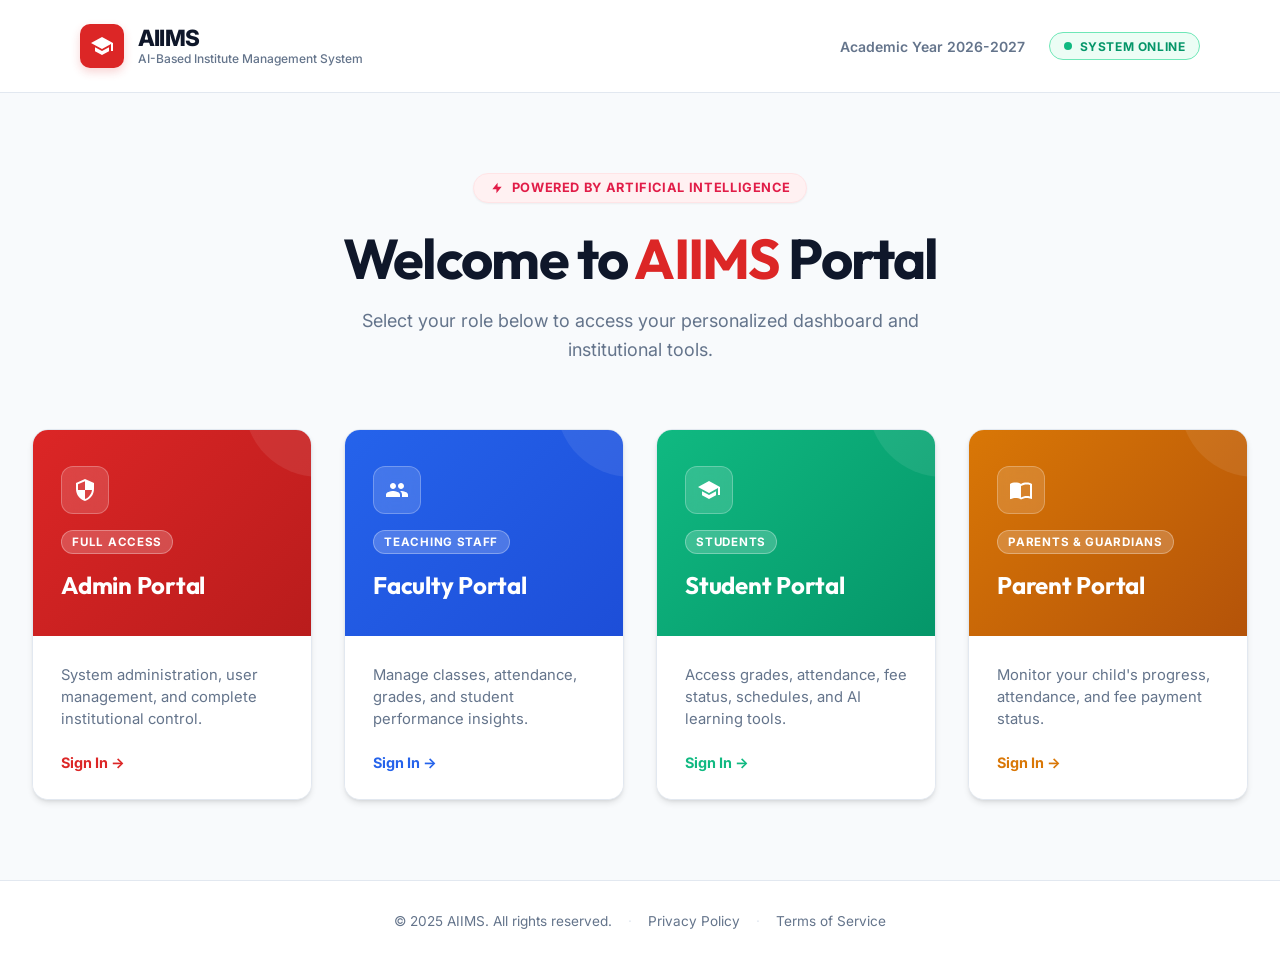
==== index.html @ ebc87e30 "Login Pages" ====
﻿<!DOCTYPE html>
<html lang="en">

<head>
  <meta charset="UTF-8">
  <meta name="viewport" content="width=device-width, initial-scale=1.0">
  <title>AIIMS - AI-Based Institute Management System</title>
  <meta name="description"
    content="AIIMS â€” AI-powered portal for Admins, Faculty, Students, and Parents. Select your role to access your personalized dashboard.">
  <link rel="stylesheet" href="style.css">
</head>

<body>

  <!-- Header -->
  <header class="landing-header">
    <div class="brand-container">
      <div class="brand-icon">
        <!-- AIIMS Grid/Plus Icon matching Figma -->
        <svg xmlns="http://www.w3.org/2000/svg" viewBox="0 0 24 24" width="24" height="24" fill="white">
          <path d="M5 13.18v4L12 21l7-3.82v-4L12 17l-7-3.82zM12 3L1 9l11 6 9-4.91V17h2V9L12 3z" />
        </svg>
      </div>
      <div class="brand-text-wrapper">
        <span class="brand-title">AIIMS</span>
        <span class="brand-subtitle">AI-Based Institute Management System</span>
      </div>
    </div>
    <div class="header-meta">
      <div class="academic-year">Academic Year 2026-2027</div>
      <div class="system-status">
        <span class="status-dot"></span>
        System Online
      </div>
    </div>
  </header>

  <!-- Main Content -->
  <main style="flex-grow: 1; display: flex; flex-direction: column; justify-content: center;">

    <!-- Hero Section -->
    <section class="hero-section animate-fade-in-up">
      <div class="ai-badge">
        <svg xmlns="http://www.w3.org/2000/svg" viewBox="0 0 24 24" width="14" height="14" fill="currentColor">
          <path d="M13 10V3L4 14h7v7l9-11h-7z" />
        </svg>
        Powered by Artificial Intelligence
      </div>
      <h1 class="hero-title">Welcome to <span>AIIMS</span> Portal</h1>
      <p class="hero-subtitle">Select your role below to access your personalized dashboard and institutional tools.</p>
    </section>

    <!-- Portals Card Grid â€” cards link to login pages -->
    <section class="portals-grid animate-fade-in" style="animation-delay: 0.2s;">

      <!-- Admin Portal Card -->
      <a href="login-admin.html" class="portal-card theme-admin">
        <div class="card-header">
          <div class="card-icon-container">
            <!-- Shield Icon -->
            <svg xmlns="http://www.w3.org/2000/svg" viewBox="0 0 24 24" fill="white" width="24" height="24">
              <path
                d="M12 1L3 5v6c0 5.55 3.84 10.74 9 12 5.16-1.26 9-6.45 9-12V5l-9-4zm0 10.99h7c-.53 4.12-3.28 7.79-7 8.94V12H5V6.3l7-3.11v8.8z" />
            </svg>
          </div>
          <div class="card-role-badge">Full Access</div>
          <h2 class="portal-title">Admin Portal</h2>
        </div>
        <div class="card-body">
          <p class="portal-description">System administration, user management, and complete institutional control.</p>
          <span class="card-action-link">Sign In &rarr;</span>
        </div>
      </a>

      <!-- Faculty Portal Card -->
      <a href="login-faculty.html" class="portal-card theme-faculty">
        <div class="card-header">
          <div class="card-icon-container">
            <!-- Users Icon -->
            <svg xmlns="http://www.w3.org/2000/svg" viewBox="0 0 24 24" fill="white" width="24" height="24">
              <path
                d="M16 11c1.66 0 2.99-1.34 2.99-3S17.66 5 16 5c-1.66 0-3 1.34-3 3s1.34 3 3 3zm-8 0c1.66 0 2.99-1.34 2.99-3S9.66 5 8 5C6.34 5 5 6.34 5 8s1.34 3 3 3zm0 2c-2.33 0-7 1.17-7 3.5V19h14v-2.5c0-2.33-4.67-3.5-7-3.5zm8 0c-.29 0-.62.02-.97.05 1.16.84 1.97 1.97 1.97 3.45V19h6v-2.5c0-2.33-4.67-3.5-7-3.5z" />
            </svg>
          </div>
          <div class="card-role-badge">Teaching Staff</div>
          <h2 class="portal-title">Faculty Portal</h2>
        </div>
        <div class="card-body">
          <p class="portal-description">Manage classes, attendance, grades, and student performance insights.</p>
          <span class="card-action-link">Sign In &rarr;</span>
        </div>
      </a>

      <!-- Student Portal Card -->
      <a href="login-student.html" class="portal-card theme-student">
        <div class="card-header">
          <div class="card-icon-container">
            <!-- Graduation Cap Icon -->
            <svg xmlns="http://www.w3.org/2000/svg" viewBox="0 0 24 24" fill="white" width="24" height="24">
              <path d="M5 13.18v4L12 21l7-3.82v-4L12 17l-7-3.82zM12 3L1 9l11 6 9-4.91V17h2V9L12 3z" />
            </svg>
          </div>
          <div class="card-role-badge">Students</div>
          <h2 class="portal-title">Student Portal</h2>
        </div>
        <div class="card-body">
          <p class="portal-description">Access grades, attendance, fee status, schedules, and AI learning tools.</p>
          <span class="card-action-link">Sign In &rarr;</span>
        </div>
      </a>

      <!-- Parent Portal Card -->
      <a href="login-parent.html" class="portal-card theme-parent">
        <div class="card-header">
          <div class="card-icon-container">
            <!-- Open Book Icon -->
            <svg xmlns="http://www.w3.org/2000/svg" viewBox="0 0 24 24" fill="white" width="24" height="24">
              <path
                d="M21 5c-1.11-.35-2.33-.5-3.5-.5-1.95 0-4.05.4-5.5 1.5-1.45-1.1-3.55-1.5-5.5-1.5S2.45 4.9 1 6v14.65c0 .25.25.5.5.5.1 0 .15-.05.25-.05C3.1 20.45 5.05 20 6.5 20c1.95 0 4.05.4 5.5 1.5 1.35-.85 3.8-1.5 5.5-1.5 1.65 0 3.35.3 4.75 1.05.1.05.15.05.25.05.25 0 .5-.25.5-.5V6c-.6-.45-1.25-.75-2-1zm0 13.5c-1.1-.35-2.3-.5-3.5-.5-1.7 0-4.15.65-5.5 1.5V8c1.35-.85 3.8-1.5 5.5-1.5 1.2 0 2.4.15 3.5.5v11.5z" />
            </svg>
          </div>
          <div class="card-role-badge">Parents &amp; Guardians</div>
          <h2 class="portal-title">Parent Portal</h2>
        </div>
        <div class="card-body">
          <p class="portal-description">Monitor your child's progress, attendance, and fee payment status.</p>
          <span class="card-action-link">Sign In &rarr;</span>
        </div>
      </a>

    </section>
  </main>

  <!-- Footer -->
  <footer class="landing-footer">
    <div class="footer-content">
      <span>&copy; 2025 AIIMS. All rights reserved.</span>
      <span class="footer-separator">&middot;</span>
      <a href="#" class="footer-link">Privacy Policy</a>
      <span class="footer-separator">&middot;</span>
      <a href="#" class="footer-link">Terms of Service</a>
    </div>
  </footer>

</body>

</html>
---- style.css ----
@import url('https://fonts.googleapis.com/css2?family=Inter:wght@300;400;500;600;700&family=Outfit:wght@400;500;600;700;800&display=swap');

:root {
  /* Color Tokens */
  --admin-red: #dc2626;
  --admin-red-light: #fef2f2;
  --admin-red-border: #fca5a5;
  --admin-red-hover: #b91c1c;

  --faculty-blue: #2563eb;
  --faculty-blue-light: #eff6ff;
  --faculty-blue-border: #93c5fd;
  --faculty-blue-hover: #1d4ed8;

  --student-green: #10b981;
  --student-green-light: #ecfdf5;
  --student-green-border: #6ee7b7;
  --student-green-hover: #059669;

  --parent-orange: #d97706;
  --parent-orange-light: #fef3c7;
  --parent-orange-border: #fcd34d;
  --parent-orange-hover: #b45309;

  --bg-gray: #f8fafc;
  --text-dark: #0f172a;
  --text-muted: #64748b;
  --text-light: #94a3b8;
  --border-light: #e2e8f0;
  
  --shadow-sm: 0 1px 2px 0 rgb(0 0 0 / 0.05);
  --shadow-md: 0 4px 6px -1px rgb(0 0 0 / 0.1), 0 2px 4px -2px rgb(0 0 0 / 0.1);
  --shadow-lg: 0 10px 15px -3px rgb(0 0 0 / 0.1), 0 4px 6px -4px rgb(0 0 0 / 0.1);
  --shadow-xl: 0 20px 25px -5px rgb(0 0 0 / 0.1), 0 8px 10px -6px rgb(0 0 0 / 0.1);

  --transition-fast: 0.15s ease;
  --transition-normal: 0.25s cubic-bezier(0.4, 0, 0.2, 1);
  --transition-slow: 0.4s cubic-bezier(0.4, 0, 0.2, 1);
}

/* Base resets */
* {
  box-sizing: border-box;
  margin: 0;
  padding: 0;
}

body {
  font-family: 'Inter', sans-serif;
  background-color: var(--bg-gray);
  color: var(--text-dark);
  min-height: 100vh;
  display: flex;
  flex-direction: column;
  overflow-x: hidden;
  -webkit-font-smoothing: antialiased;
}

h1, h2, h3, h4, h5, h6 {
  font-family: 'Outfit', sans-serif;
  font-weight: 700;
}

/* Animations */
@keyframes fadeInUp {
  from {
    opacity: 0;
    transform: translateY(20px);
  }
  to {
    opacity: 1;
    transform: translateY(0);
  }
}

@keyframes fadeIn {
  from {
    opacity: 0;
  }
  to {
    opacity: 1;
  }
}

@keyframes float {
  0%, 100% {
    transform: translateY(0);
  }
  50% {
    transform: translateY(-5px);
  }
}

@keyframes pulse-soft {
  0%, 100% {
    opacity: 1;
  }
  50% {
    opacity: 0.5;
  }
}

.animate-fade-in {
  animation: fadeIn 0.8s ease forwards;
}

.animate-fade-in-up {
  animation: fadeInUp 0.8s cubic-bezier(0.16, 1, 0.3, 1) forwards;
}

/* --- LANDING PAGE STYLING --- */

/* Header */
.landing-header {
  display: flex;
  justify-content: space-between;
  align-items: center;
  padding: 1.5rem 5rem;
  background-color: #ffffff;
  border-bottom: 1px solid var(--border-light);
  z-index: 10;
}

.brand-container {
  display: flex;
  align-items: center;
  gap: 0.85rem;
  text-decoration: none;
}

.brand-icon {
  width: 44px;
  height: 44px;
  background-color: var(--admin-red);
  border-radius: 10px;
  display: flex;
  align-items: center;
  justify-content: center;
  color: white;
  box-shadow: 0 4px 10px rgba(220, 38, 38, 0.2);
}

.brand-text-wrapper {
  display: flex;
  flex-direction: column;
}

.brand-title {
  font-size: 1.4rem;
  font-weight: 800;
  color: var(--text-dark);
  letter-spacing: -0.025em;
  line-height: 1.1;
}

.brand-subtitle {
  font-size: 0.75rem;
  color: var(--text-muted);
  font-weight: 500;
}

.header-meta {
  display: flex;
  align-items: center;
  gap: 1.5rem;
}

.academic-year {
  font-size: 0.875rem;
  font-weight: 600;
  color: var(--text-muted);
}

.system-status {
  display: flex;
  align-items: center;
  gap: 0.5rem;
  background-color: var(--student-green-light);
  border: 1px solid var(--student-green-border);
  color: var(--student-green-hover);
  padding: 0.35rem 0.85rem;
  border-radius: 9999px;
  font-size: 0.75rem;
  font-weight: 700;
  letter-spacing: 0.05em;
  text-transform: uppercase;
}

.status-dot {
  width: 8px;
  height: 8px;
  background-color: var(--student-green);
  border-radius: 50%;
  animation: pulse-soft 2s infinite;
}

/* Hero Section */
.hero-section {
  text-align: center;
  padding: 5rem 2rem 3rem;
  max-width: 800px;
  margin: 0 auto;
}

.ai-badge {
  display: inline-flex;
  align-items: center;
  gap: 0.5rem;
  background-color: #fff1f2;
  border: 1px solid #ffe4e6;
  color: #e11d48;
  padding: 0.4rem 1rem;
  border-radius: 9999px;
  font-size: 0.8rem;
  font-weight: 700;
  text-transform: uppercase;
  letter-spacing: 0.05em;
  margin-bottom: 1.5rem;
  box-shadow: var(--shadow-sm);
}

.hero-title {
  font-size: 3.5rem;
  color: var(--text-dark);
  line-height: 1.15;
  margin-bottom: 1rem;
  letter-spacing: -0.03em;
}

.hero-title span {
  color: var(--admin-red);
}

.hero-subtitle {
  font-size: 1.125rem;
  color: var(--text-muted);
  line-height: 1.6;
  max-width: 600px;
  margin: 0 auto;
}

/* Portals Grid */
.portals-grid {
  display: grid;
  grid-template-columns: repeat(4, 1fr);
  gap: 2rem;
  max-width: 1280px;
  margin: 0 auto;
  padding: 1rem 2rem 5rem;
  width: 100%;
}

/* Card Styling */
.portal-card {
  background-color: #ffffff;
  border-radius: 16px;
  overflow: hidden;
  box-shadow: var(--shadow-md);
  border: 1px solid var(--border-light);
  display: flex;
  flex-direction: column;
  text-decoration: none;
  transition: transform var(--transition-normal), box-shadow var(--transition-normal), border-color var(--transition-normal);
  position: relative;
}

.portal-card:hover {
  transform: translateY(-8px);
  box-shadow: var(--shadow-xl);
}

/* Theme variations for Card Header */
.card-header {
  padding: 2.25rem 1.75rem;
  display: flex;
  flex-direction: column;
  gap: 1rem;
  position: relative;
  overflow: hidden;
}

.card-header::after {
  content: '';
  position: absolute;
  top: -50%;
  right: -30%;
  width: 150px;
  height: 150px;
  border-radius: 50%;
  background: rgba(255, 255, 255, 0.08);
  pointer-events: none;
}

.portal-card.theme-admin .card-header {
  background: linear-gradient(135deg, var(--admin-red), #b91c1c);
  color: white;
}
.portal-card.theme-faculty .card-header {
  background: linear-gradient(135deg, var(--faculty-blue), #1d4ed8);
  color: white;
}
.portal-card.theme-student .card-header {
  background: linear-gradient(135deg, var(--student-green), #059669);
  color: white;
}
.portal-card.theme-parent .card-header {
  background: linear-gradient(135deg, var(--parent-orange), #b45309);
  color: white;
}

/* Card Icons */
.card-icon-container {
  width: 48px;
  height: 48px;
  background-color: rgba(255, 255, 255, 0.15);
  backdrop-filter: blur(8px);
  border-radius: 12px;
  display: flex;
  align-items: center;
  justify-content: center;
  color: white;
  border: 1px solid rgba(255, 255, 255, 0.25);
}

.card-icon-container svg {
  width: 24px;
  height: 24px;
  fill: currentColor;
}

/* Card Badges */
.card-role-badge {
  align-self: flex-start;
  font-size: 0.725rem;
  font-weight: 700;
  text-transform: uppercase;
  letter-spacing: 0.06em;
  padding: 0.25rem 0.65rem;
  border-radius: 9999px;
  background-color: rgba(255, 255, 255, 0.2);
  border: 1px solid rgba(255, 255, 255, 0.3);
  color: white;
}

.portal-title {
  font-size: 1.5rem;
  font-weight: 700;
  letter-spacing: -0.01em;
}

/* Card Body */
.card-body {
  padding: 1.75rem;
  background-color: white;
  display: flex;
  flex-direction: column;
  justify-content: space-between;
  flex-grow: 1;
  gap: 1.5rem;
}

.portal-description {
  font-size: 0.925rem;
  color: var(--text-muted);
  line-height: 1.5;
}

/* Action Link */
.card-action-link {
  display: flex;
  align-items: center;
  gap: 0.5rem;
  font-weight: 700;
  font-size: 0.9rem;
  transition: gap var(--transition-fast);
}

.portal-card.theme-admin .card-action-link { color: var(--admin-red); }
.portal-card.theme-faculty .card-action-link { color: var(--faculty-blue); }
.portal-card.theme-student .card-action-link { color: var(--student-green); }
.portal-card.theme-parent .card-action-link { color: var(--parent-orange); }

.portal-card:hover .card-action-link {
  gap: 0.75rem;
}

/* Hover border highlight */
.portal-card.theme-admin:hover { border-color: var(--admin-red-border); }
.portal-card.theme-faculty:hover { border-color: var(--faculty-blue-border); }
.portal-card.theme-student:hover { border-color: var(--student-green-border); }
.portal-card.theme-parent:hover { border-color: var(--parent-orange-border); }

/* Footer */
.landing-footer {
  margin-top: auto;
  background-color: white;
  border-top: 1px solid var(--border-light);
  padding: 2rem;
  text-align: center;
}

.footer-content {
  font-size: 0.85rem;
  color: var(--text-muted);
  max-width: 1200px;
  margin: 0 auto;
  display: flex;
  justify-content: center;
  align-items: center;
  gap: 0.5rem;
}

.footer-separator {
  color: var(--border-light);
  margin: 0 0.5rem;
}

.footer-link {
  color: var(--text-muted);
  text-decoration: none;
  transition: color var(--transition-fast);
}

.footer-link:hover {
  color: var(--text-dark);
}


/* --- DASHBOARD PORTAL STRUCTURE --- */
.dashboard-wrapper {
  display: flex;
  height: 100vh;
  width: 100vw;
  overflow: hidden;
  background-color: var(--bg-gray);
}

/* Sidebar */
.sidebar {
  width: 260px;
  background-color: #ffffff;
  border-right: 1px solid var(--border-light);
  display: flex;
  flex-direction: column;
  flex-shrink: 0;
  transition: transform var(--transition-normal);
  z-index: 100;
}

.sidebar-header {
  padding: 1.5rem;
  border-bottom: 1px solid var(--border-light);
}

.sidebar-nav {
  padding: 1.5rem 1rem;
  display: flex;
  flex-direction: column;
  gap: 0.35rem;
  flex-grow: 1;
  overflow-y: auto;
}

.sidebar-nav-item {
  display: flex;
  align-items: center;
  gap: 0.85rem;
  padding: 0.75rem 1rem;
  border-radius: 10px;
  text-decoration: none;
  font-size: 0.9rem;
  font-weight: 600;
  color: var(--text-muted);
  transition: all var(--transition-fast);
}

.sidebar-nav-item svg {
  width: 20px;
  height: 20px;
  fill: currentColor;
}

/* Sidebar Role Theme styling */
.theme-admin-portal .sidebar-nav-item:hover,
.theme-admin-portal .sidebar-nav-item.active {
  background-color: var(--admin-red-light);
  color: var(--admin-red-hover);
}

.theme-faculty-portal .sidebar-nav-item:hover,
.theme-faculty-portal .sidebar-nav-item.active {
  background-color: var(--faculty-blue-light);
  color: var(--faculty-blue-hover);
}

.theme-student-portal .sidebar-nav-item:hover,
.theme-student-portal .sidebar-nav-item.active {
  background-color: var(--student-green-light);
  color: var(--student-green-hover);
}

.theme-parent-portal .sidebar-nav-item:hover,
.theme-parent-portal .sidebar-nav-item.active {
  background-color: var(--parent-orange-light);
  color: var(--parent-orange-hover);
}

.sidebar-footer {
  padding: 1.25rem 1.5rem;
  border-top: 1px solid var(--border-light);
}

.user-profile-widget {
  display: flex;
  align-items: center;
  gap: 0.75rem;
}

.user-avatar {
  width: 40px;
  height: 40px;
  border-radius: 50%;
  background-color: var(--border-light);
  display: flex;
  align-items: center;
  justify-content: center;
  font-weight: 700;
  color: var(--text-dark);
}

.theme-admin-portal .user-avatar { background-color: var(--admin-red-light); color: var(--admin-red); }
.theme-faculty-portal .user-avatar { background-color: var(--faculty-blue-light); color: var(--faculty-blue); }
.theme-student-portal .user-avatar { background-color: var(--student-green-light); color: var(--student-green); }
.theme-parent-portal .user-avatar { background-color: var(--parent-orange-light); color: var(--parent-orange); }

.user-info {
  display: flex;
  flex-direction: column;
}

.user-name {
  font-size: 0.85rem;
  font-weight: 700;
}

.user-role {
  font-size: 0.75rem;
  color: var(--text-muted);
}

/* Dashboard Main Panel */
.main-panel {
  display: flex;
  flex-direction: column;
  flex-grow: 1;
  overflow: hidden;
}

.dashboard-header {
  height: 70px;
  background-color: #ffffff;
  border-bottom: 1px solid var(--border-light);
  display: flex;
  align-items: center;
  justify-content: space-between;
  padding: 0 2rem;
  flex-shrink: 0;
}

.page-title {
  font-size: 1.25rem;
  font-weight: 700;
}

.header-actions {
  display: flex;
  align-items: center;
  gap: 1.25rem;
}

.notification-bell {
  width: 38px;
  height: 38px;
  border-radius: 10px;
  background-color: var(--bg-gray);
  display: flex;
  align-items: center;
  justify-content: center;
  color: var(--text-muted);
  cursor: pointer;
  position: relative;
  transition: background-color var(--transition-fast);
}

.notification-bell:hover {
  background-color: var(--border-light);
}

.notification-badge {
  width: 8px;
  height: 8px;
  background-color: var(--admin-red);
  border-radius: 50%;
  position: absolute;
  top: 10px;
  right: 10px;
}

.btn-logout {
  padding: 0.5rem 1rem;
  border-radius: 8px;
  font-size: 0.85rem;
  font-weight: 700;
  text-decoration: none;
  color: var(--text-muted);
  background-color: var(--bg-gray);
  border: 1px solid var(--border-light);
  display: flex;
  align-items: center;
  gap: 0.5rem;
  transition: all var(--transition-fast);
}

.btn-logout:hover {
  color: var(--text-dark);
  background-color: var(--border-light);
}

/* Dashboard Scrollable Canvas */
.canvas {
  flex-grow: 1;
  padding: 2rem;
  overflow-y: auto;
  display: flex;
  flex-direction: column;
  gap: 2rem;
}

/* Info Banner */
.info-banner {
  background: linear-gradient(135deg, #1e293b, #0f172a);
  color: white;
  padding: 1.75rem 2rem;
  border-radius: 16px;
  display: flex;
  justify-content: space-between;
  align-items: center;
  box-shadow: var(--shadow-lg);
  position: relative;
  overflow: hidden;
}

.info-banner-bg-shape {
  position: absolute;
  right: -5%;
  bottom: -50%;
  width: 250px;
  height: 250px;
  background: radial-gradient(circle, rgba(255,255,255,0.06) 0%, rgba(255,255,255,0) 70%);
  pointer-events: none;
}

.info-banner-text h2 {
  font-size: 1.5rem;
  margin-bottom: 0.35rem;
}

.info-banner-text p {
  font-size: 0.9rem;
  color: var(--text-light);
}

/* Stats Cards Grid */
.stats-grid {
  display: grid;
  grid-template-columns: repeat(4, 1fr);
  gap: 1.5rem;
}

.stat-card {
  background-color: white;
  padding: 1.5rem;
  border-radius: 14px;
  border: 1px solid var(--border-light);
  box-shadow: var(--shadow-sm);
  display: flex;
  align-items: center;
  justify-content: space-between;
}

.stat-info {
  display: flex;
  flex-direction: column;
}

.stat-label {
  font-size: 0.85rem;
  color: var(--text-muted);
  font-weight: 500;
  margin-bottom: 0.35rem;
}

.stat-value {
  font-size: 1.75rem;
  font-weight: 800;
}

.stat-change {
  font-size: 0.75rem;
  font-weight: 700;
  margin-top: 0.25rem;
  display: flex;
  align-items: center;
  gap: 0.25rem;
}

.stat-change.positive { color: var(--student-green); }
.stat-change.negative { color: var(--admin-red); }

.stat-icon-wrapper {
  width: 48px;
  height: 48px;
  border-radius: 12px;
  display: flex;
  align-items: center;
  justify-content: center;
}

.theme-admin-portal .stat-icon-wrapper { background-color: var(--admin-red-light); color: var(--admin-red); }
.theme-faculty-portal .stat-icon-wrapper { background-color: var(--faculty-blue-light); color: var(--faculty-blue); }
.theme-student-portal .stat-icon-wrapper { background-color: var(--student-green-light); color: var(--student-green); }
.theme-parent-portal .stat-icon-wrapper { background-color: var(--parent-orange-light); color: var(--parent-orange); }

.stat-icon-wrapper svg {
  width: 24px;
  height: 24px;
  fill: currentColor;
}

/* Two Column Layout */
.dashboard-columns {
  display: grid;
  grid-template-columns: 2fr 1fr;
  gap: 1.5rem;
}

.dashboard-card {
  background-color: white;
  border-radius: 14px;
  border: 1px solid var(--border-light);
  box-shadow: var(--shadow-sm);
  display: flex;
  flex-direction: column;
}

.dashboard-card-header {
  padding: 1.25rem 1.5rem;
  border-bottom: 1px solid var(--border-light);
  display: flex;
  justify-content: space-between;
  align-items: center;
}

.dashboard-card-title {
  font-size: 1.05rem;
  font-weight: 700;
  display: flex;
  align-items: center;
  gap: 0.5rem;
}

.dashboard-card-body {
  padding: 1.5rem;
  flex-grow: 1;
}

/* Interactive Table styling */
.table-responsive {
  width: 100%;
  overflow-x: auto;
}

.custom-table {
  width: 100%;
  border-collapse: collapse;
  text-align: left;
  font-size: 0.875rem;
}

.custom-table th {
  padding: 0.85rem 1rem;
  background-color: var(--bg-gray);
  color: var(--text-muted);
  font-weight: 600;
  border-bottom: 1px solid var(--border-light);
}

.custom-table td {
  padding: 1rem;
  border-bottom: 1px solid var(--border-light);
  vertical-align: middle;
}

.custom-table tbody tr:hover {
  background-color: #fafbfc;
}

.role-badge {
  display: inline-block;
  padding: 0.25rem 0.5rem;
  border-radius: 6px;
  font-size: 0.7rem;
  font-weight: 700;
  text-transform: uppercase;
}

.role-badge.admin { background-color: var(--admin-red-light); color: var(--admin-red); }
.role-badge.faculty { background-color: var(--faculty-blue-light); color: var(--faculty-blue); }
.role-badge.student { background-color: var(--student-green-light); color: var(--student-green); }
.role-badge.parent { background-color: var(--parent-orange-light); color: var(--parent-orange); }

.status-badge {
  display: inline-flex;
  align-items: center;
  gap: 0.25rem;
  font-weight: 600;
  font-size: 0.8rem;
}

.status-badge.active { color: var(--student-green); }
.status-badge.inactive { color: var(--text-light); }

.table-actions {
  display: flex;
  gap: 0.5rem;
}

.btn-icon {
  width: 32px;
  height: 32px;
  border-radius: 6px;
  border: 1px solid var(--border-light);
  background-color: white;
  display: flex;
  align-items: center;
  justify-content: center;
  color: var(--text-muted);
  cursor: pointer;
  transition: all var(--transition-fast);
}

.btn-icon:hover {
  background-color: var(--bg-gray);
  color: var(--text-dark);
}

/* AI Widget (Floating/Chat design) */
.ai-widget {
  display: flex;
  flex-direction: column;
  height: 480px;
}

.ai-messages {
  flex-grow: 1;
  overflow-y: auto;
  padding: 1rem;
  background-color: #fcfdfe;
  border: 1px solid var(--border-light);
  border-radius: 10px;
  margin-bottom: 1rem;
  display: flex;
  flex-direction: column;
  gap: 0.85rem;
}

.ai-message {
  max-width: 85%;
  padding: 0.75rem 1rem;
  border-radius: 12px;
  font-size: 0.85rem;
  line-height: 1.4;
}

.ai-message.system {
  background-color: var(--bg-gray);
  color: var(--text-dark);
  align-self: flex-start;
  border-bottom-left-radius: 2px;
  border: 1px solid var(--border-light);
}

.ai-message.user {
  background-color: var(--faculty-blue);
  color: white;
  align-self: flex-end;
  border-bottom-right-radius: 2px;
}

.theme-admin-portal .ai-message.user { background-color: var(--admin-red); }
.theme-faculty-portal .ai-message.user { background-color: var(--faculty-blue); }
.theme-student-portal .ai-message.user { background-color: var(--student-green); }
.theme-parent-portal .ai-message.user { background-color: var(--parent-orange); }

.ai-input-group {
  display: flex;
  gap: 0.5rem;
}

.ai-input {
  flex-grow: 1;
  padding: 0.75rem 1rem;
  border-radius: 8px;
  border: 1px solid var(--border-light);
  font-family: inherit;
  font-size: 0.875rem;
}

.ai-input:focus {
  outline: none;
  border-color: var(--text-muted);
}

.btn-ai-send {
  padding: 0.5rem 1.25rem;
  border-radius: 8px;
  color: white;
  font-weight: 700;
  border: none;
  cursor: pointer;
  transition: filter var(--transition-fast);
}

.theme-admin-portal .btn-ai-send { background-color: var(--admin-red); }
.theme-faculty-portal .btn-ai-send { background-color: var(--faculty-blue); }
.theme-student-portal .btn-ai-send { background-color: var(--student-green); }
.theme-parent-portal .btn-ai-send { background-color: var(--parent-orange); }

.btn-ai-send:hover {
  filter: brightness(0.9);
}

/* Quick Prompts Container */
.quick-prompts {
  display: flex;
  flex-wrap: wrap;
  gap: 0.5rem;
  margin-top: 0.75rem;
}

.quick-prompt-btn {
  padding: 0.35rem 0.75rem;
  border-radius: 9999px;
  border: 1px solid var(--border-light);
  background-color: white;
  font-size: 0.75rem;
  font-weight: 600;
  color: var(--text-muted);
  cursor: pointer;
  transition: all var(--transition-fast);
}

.theme-admin-portal .quick-prompt-btn:hover { border-color: var(--admin-red-border); color: var(--admin-red); }
.theme-faculty-portal .quick-prompt-btn:hover { border-color: var(--faculty-blue-border); color: var(--faculty-blue); }
.theme-student-portal .quick-prompt-btn:hover { border-color: var(--student-green-border); color: var(--student-green); }
.theme-parent-portal .quick-prompt-btn:hover { border-color: var(--parent-orange-border); color: var(--parent-orange); }


/* Common Dashboard Components */
.card-header-actions {
  display: flex;
  gap: 0.5rem;
}

.btn-primary {
  padding: 0.5rem 1rem;
  border-radius: 8px;
  border: none;
  color: white;
  font-size: 0.85rem;
  font-weight: 700;
  cursor: pointer;
  display: flex;
  align-items: center;
  gap: 0.35rem;
  transition: filter var(--transition-fast);
}

.theme-admin-portal .btn-primary { background-color: var(--admin-red); }
.theme-faculty-portal .btn-primary { background-color: var(--faculty-blue); }
.theme-student-portal .btn-primary { background-color: var(--student-green); }
.theme-parent-portal .btn-primary { background-color: var(--parent-orange); }

.btn-primary:hover {
  filter: brightness(0.9);
}

/* Modal Styling */
.modal-overlay {
  position: fixed;
  top: 0;
  left: 0;
  right: 0;
  bottom: 0;
  background-color: rgba(15, 23, 42, 0.4);
  backdrop-filter: blur(4px);
  display: none;
  align-items: center;
  justify-content: center;
  z-index: 999;
}

.modal-container {
  background-color: white;
  border-radius: 14px;
  width: 100%;
  max-width: 500px;
  box-shadow: var(--shadow-xl);
  overflow: hidden;
  animation: fadeInUp 0.3s cubic-bezier(0.16, 1, 0.3, 1);
}

.modal-header {
  padding: 1.25rem 1.5rem;
  border-bottom: 1px solid var(--border-light);
  display: flex;
  justify-content: space-between;
  align-items: center;
}

.modal-body {
  padding: 1.5rem;
}

.modal-footer {
  padding: 1.25rem 1.5rem;
  border-top: 1px solid var(--border-light);
  display: flex;
  justify-content: flex-end;
  gap: 0.75rem;
}

.form-group {
  margin-bottom: 1.25rem;
}

.form-group label {
  display: block;
  font-size: 0.85rem;
  font-weight: 700;
  margin-bottom: 0.5rem;
  color: var(--text-dark);
}

.form-control {
  width: 100%;
  padding: 0.65rem 0.85rem;
  border-radius: 8px;
  border: 1px solid var(--border-light);
  font-family: inherit;
  font-size: 0.9rem;
}

.form-control:focus {
  outline: none;
  border-color: var(--text-muted);
}

.btn-secondary {
  padding: 0.5rem 1rem;
  border-radius: 8px;
  border: 1px solid var(--border-light);
  background-color: white;
  color: var(--text-muted);
  font-size: 0.85rem;
  font-weight: 700;
  cursor: pointer;
  transition: all var(--transition-fast);
}

.btn-secondary:hover {
  background-color: var(--bg-gray);
  color: var(--text-dark);
}

/* Responsive queries */
@media (max-width: 1200px) {
  .portals-grid {
    grid-template-columns: repeat(2, 1fr);
  }
  .stats-grid {
    grid-template-columns: repeat(2, 1fr);
  }
}

@media (max-width: 992px) {
  .dashboard-columns {
    grid-template-columns: 1fr;
  }
}

@media (max-width: 768px) {
  .landing-header {
    padding: 1rem 2rem;
  }
  .hero-section {
    padding: 3rem 1.5rem 2rem;
  }
  .hero-title {
    font-size: 2.5rem;
  }
  .portals-grid {
    grid-template-columns: 1fr;
    gap: 1.5rem;
    padding-bottom: 3rem;
  }
  .sidebar {
    transform: translateX(-100%);
    position: fixed;
    height: 100%;
  }
  .sidebar.open {
    transform: translateX(0);
  }
  .stats-grid {
    grid-template-columns: 1fr;
  }
}
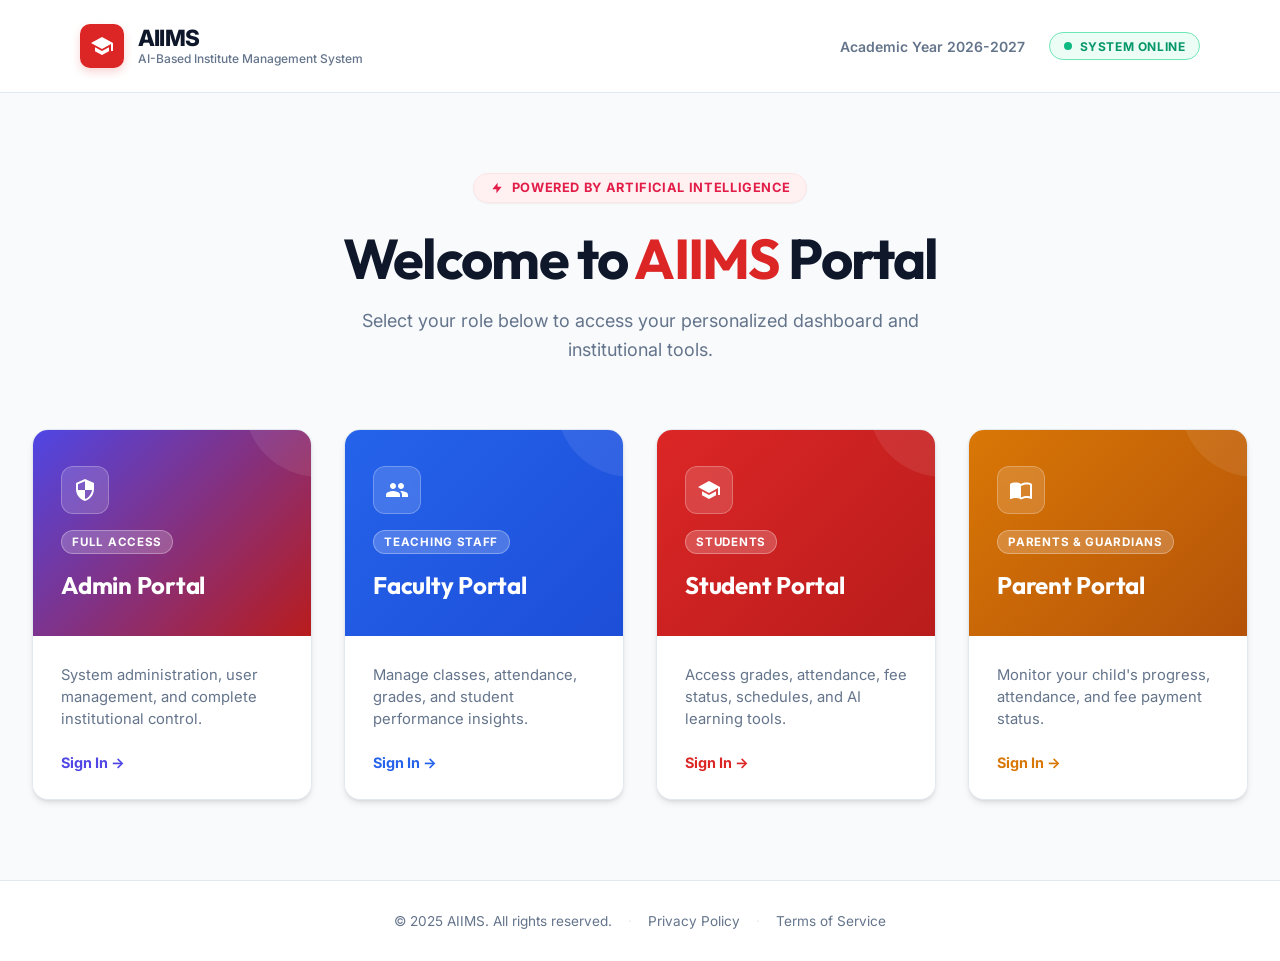
==== commit 3dde3158: "Update portal and login/signup screen" ====
--- a/index.html
+++ b/index.html
@@ -1,4 +1,4 @@
-﻿<!DOCTYPE html>
+<!DOCTYPE html>
 <html lang="en">
 
 <head>
@@ -8,6 +8,15 @@
   <meta name="description"
     content="AIIMS â€” AI-powered portal for Admins, Faculty, Students, and Parents. Select your role to access your personalized dashboard.">
   <link rel="stylesheet" href="style.css">
+  <style>
+    /* User requested red overrides */
+    .brand-icon { background-color: #dc2626 !important; box-shadow: 0 4px 10px rgba(220, 38, 38, 0.2) !important; }
+    .hero-title span { color: #dc2626 !important; }
+    
+    .portal-card.theme-student .card-header { background: linear-gradient(135deg, #dc2626, #b91c1c) !important; }
+    .portal-card.theme-student .card-action-link { color: #dc2626 !important; }
+    .portal-card.theme-student:hover { border-color: #fca5a5 !important; }
+  </style>
 </head>
 
 <body>
@@ -16,7 +25,7 @@
   <header class="landing-header">
     <div class="brand-container">
       <div class="brand-icon">
-        <!-- AIIMS Grid/Plus Icon matching Figma -->
+        <!-- AIIMS Grid -->
         <svg xmlns="http://www.w3.org/2000/svg" viewBox="0 0 24 24" width="24" height="24" fill="white">
           <path d="M5 13.18v4L12 21l7-3.82v-4L12 17l-7-3.82zM12 3L1 9l11 6 9-4.91V17h2V9L12 3z" />
         </svg>
--- a/style.css
+++ b/style.css
@@ -2,10 +2,10 @@
 
 :root {
   /* Color Tokens */
-  --admin-red: #dc2626;
-  --admin-red-light: #fef2f2;
-  --admin-red-border: #fca5a5;
-  --admin-red-hover: #b91c1c;
+  --admin-red: #4f46e5; /* Deep Indigo */
+  --admin-red-light: #e0e7ff;
+  --admin-red-border: #a5b4fc;
+  --admin-red-hover: #4338ca;
 
   --faculty-blue: #2563eb;
   --faculty-blue-light: #eff6ff;
@@ -1126,3 +1126,68 @@
     grid-template-columns: 1fr;
   }
 }
+
+/* Hidden Side Menu */
+.hidden-side-menu {
+  position: fixed;
+  top: 0;
+  right: -320px;
+  width: 320px;
+  height: 100vh;
+  background-color: white;
+  box-shadow: -5px 0 25px rgba(0,0,0,0.1);
+  transition: right 0.3s cubic-bezier(0.4, 0, 0.2, 1);
+  z-index: 1000;
+  display: flex;
+  flex-direction: column;
+}
+
+.hidden-side-menu.open {
+  right: 0;
+}
+
+.hidden-menu-header {
+  padding: 1.5rem;
+  border-bottom: 1px solid var(--border-light);
+  display: flex;
+  justify-content: space-between;
+  align-items: center;
+}
+
+.hidden-menu-header h3 {
+  font-size: 1.1rem;
+  font-weight: 700;
+}
+
+.hidden-menu-body {
+  padding: 1.5rem;
+  flex-grow: 1;
+  overflow-y: auto;
+}
+
+.hidden-menu-list {
+  list-style: none;
+  display: flex;
+  flex-direction: column;
+  gap: 0.75rem;
+}
+
+.hidden-menu-list a {
+  text-decoration: none;
+  color: var(--text-dark);
+  font-weight: 600;
+  font-size: 0.9rem;
+  padding: 0.85rem 1rem;
+  border-radius: 10px;
+  display: block;
+  transition: all var(--transition-fast);
+  background-color: var(--bg-gray);
+  border: 1px solid var(--border-light);
+}
+
+.hidden-menu-list a:hover {
+  background-color: var(--admin-red-light);
+  color: var(--admin-red);
+  border-color: var(--admin-red-border);
+  transform: translateX(4px);
+}
